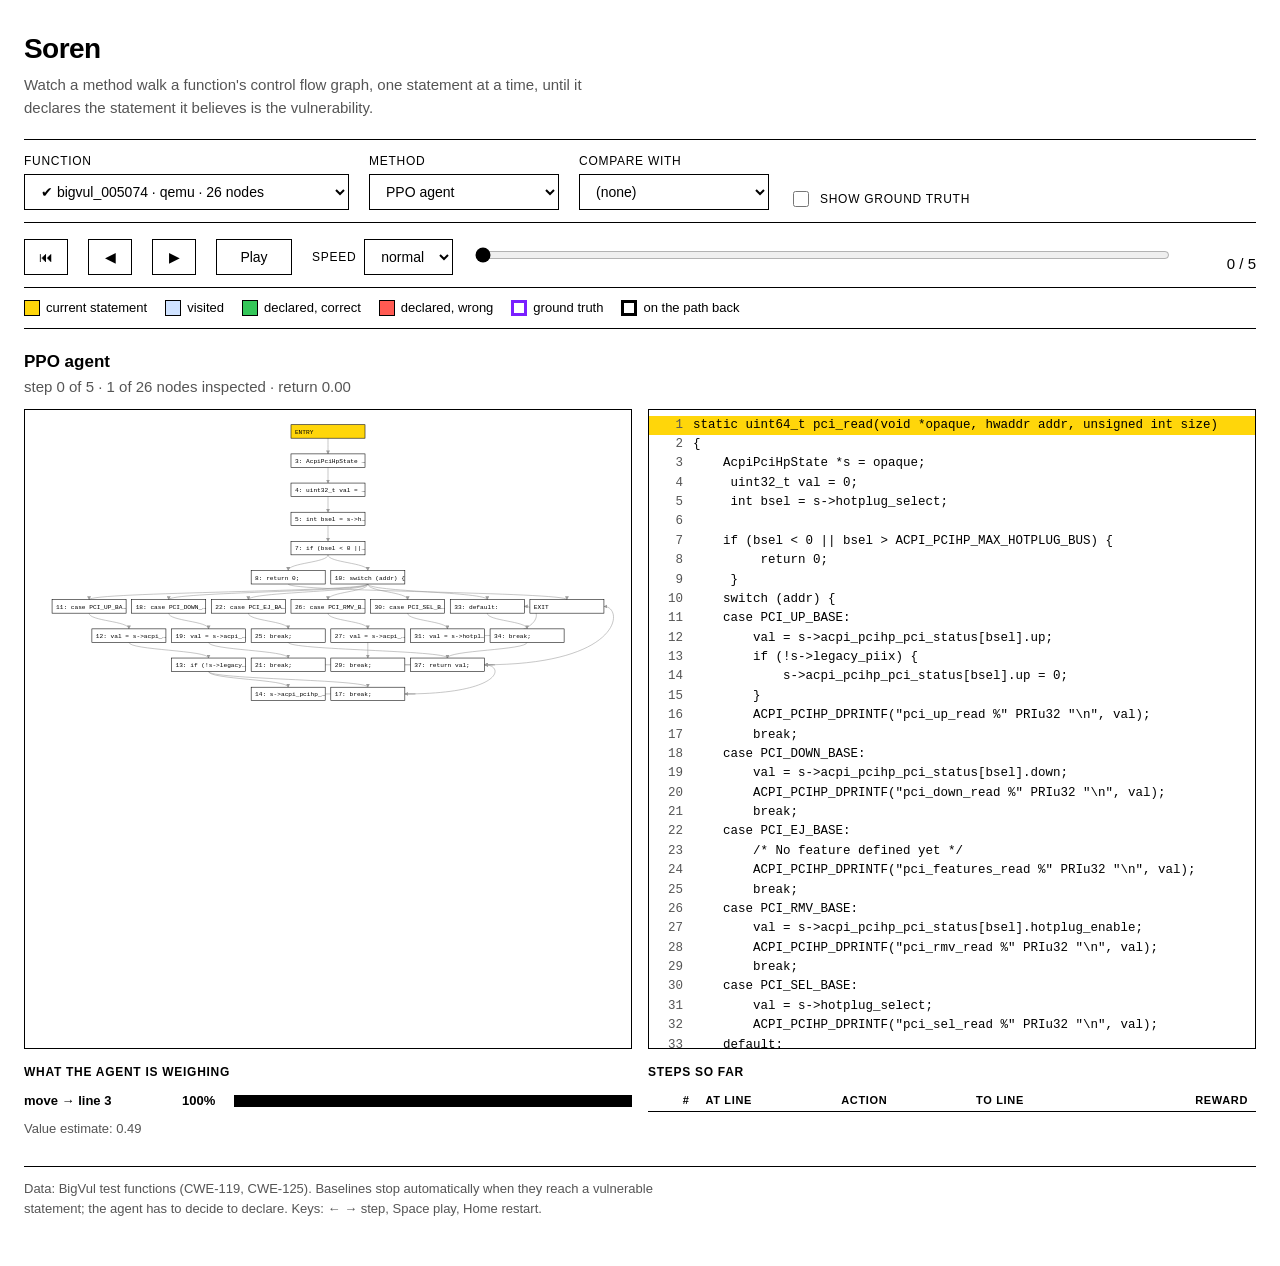
==== web-app/index.html @ 88f00b1a "feat(viz): add a static web visualizer web-app/ is a dependency-free page that replays each method's" ====
<!doctype html>
<html lang="en">
<head>
<meta charset="utf-8">
<meta name="viewport" content="width=device-width, initial-scale=1">
<title>Soren · CFG traversal</title>
<link rel="stylesheet" href="styles.css">
</head>
<body>
<header>
  <h1>Soren</h1>
  <p>Watch a method walk a function's control flow graph, one statement at a time, until it
  declares the statement it believes is the vulnerability.</p>
</header>

<section class="controls" aria-label="Episode">
  <label>Function
    <select id="function"></select>
  </label>
  <label>Method
    <select id="method"></select>
  </label>
  <label>Compare with
    <select id="compare"></select>
  </label>
  <label class="check">
    <input type="checkbox" id="truth"> Show ground truth
  </label>
</section>

<section class="transport" aria-label="Playback">
  <button id="first" title="Back to the start (Home)">⏮</button>
  <button id="prev" title="One step back (←)">◀</button>
  <button id="next" title="One step forward (→)">▶</button>
  <button id="play" title="Play or pause (Space)">Play</button>
  <label class="speed">Speed
    <select id="speed">
      <option value="1200">slow</option>
      <option value="600" selected>normal</option>
      <option value="250">fast</option>
    </select>
  </label>
  <input type="range" id="step" min="0" max="0" value="0" aria-label="Step">
  <output id="step-label">0 / 0</output>
</section>

<ul class="legend" aria-label="Colour key">
  <li><span class="swatch current"></span>current statement</li>
  <li><span class="swatch visited"></span>visited</li>
  <li><span class="swatch ok"></span>declared, correct</li>
  <li><span class="swatch bad"></span>declared, wrong</li>
  <li><span class="swatch truth"></span>ground truth</li>
  <li><span class="swatch stack"></span>on the path back</li>
</ul>

<main id="panels"></main>

<footer>
  <p>Data: BigVul test functions (CWE-119, CWE-125). Baselines stop automatically when they
  reach a vulnerable statement; the agent has to decide to declare. Keys: ← → step, Space
  play, Home restart.</p>
</footer>

<template id="panel-template">
  <article class="panel">
    <h2></h2>
    <p class="status"></p>
    <p class="outcome" hidden></p>
    <div class="views">
      <div class="graph"><svg role="img" aria-label="Control flow graph"></svg></div>
      <ol class="source"></ol>
    </div>
    <div class="details">
      <div class="policy" hidden>
        <h3>What the agent is weighing</h3>
        <ul class="options"></ul>
        <p class="value"></p>
      </div>
      <div class="log">
        <h3>Steps so far</h3>
        <table><thead><tr><th>#</th><th>at line</th><th>action</th><th>to line</th><th>reward</th></tr></thead><tbody></tbody></table>
      </div>
    </div>
  </article>
</template>

<script src="data/episodes.js"></script>
<script src="app.js"></script>
</body>
</html>
---- web-app/styles.css ----
/* Black and white throughout. Colour appears only where it encodes the state of the walk. */
:root {
  --ink: #000;
  --paper: #fff;
  --rule: #000;
  --faint: #d9d9d9;
  --muted: #555;

  --current: #ffd60a;
  --visited: #cfe2ff;
  --ok: #34c759;
  --bad: #ff5a52;
  --truth: #7a1fff;

  --ease-out: cubic-bezier(0.23, 1, 0.32, 1);
  --mono: ui-monospace, "SF Mono", Menlo, Consolas, monospace;
}

* { box-sizing: border-box; }

body {
  margin: 0 auto;
  max-width: 1400px;
  padding: 28px 24px 48px;
  background: var(--paper);
  color: var(--ink);
  font: 15px/1.5 -apple-system, BlinkMacSystemFont, "Segoe UI", Helvetica, Arial, sans-serif;
  -webkit-font-smoothing: antialiased;
}

header h1 { margin: 0; font-size: 28px; letter-spacing: -0.02em; }
header p { margin: 4px 0 20px; max-width: 70ch; color: var(--muted); }
h2 { margin: 0; font-size: 17px; }
h3 { margin: 0 0 8px; font-size: 12px; text-transform: uppercase; letter-spacing: 0.06em; }
footer { margin-top: 28px; padding-top: 12px; border-top: 1px solid var(--rule); color: var(--muted); font-size: 13px; }
footer p { margin: 0; max-width: 90ch; }

/* ---------------------------------------------------------------- controls */

.controls, .transport {
  display: flex;
  flex-wrap: wrap;
  align-items: end;
  gap: 12px 20px;
  padding: 12px 0;
  border-top: 1px solid var(--rule);
}

label {
  display: flex;
  flex-direction: column;
  gap: 4px;
  font-size: 12px;
  text-transform: uppercase;
  letter-spacing: 0.06em;
}
label.check, label.speed { flex-direction: row; align-items: center; gap: 8px; }

select, button {
  height: 36px;
  padding: 0 12px;
  border: 1px solid var(--rule);
  border-radius: 0;
  background: var(--paper);
  color: var(--ink);
  font: inherit;
  font-size: 14px;
  text-transform: none;
  letter-spacing: 0;
}
select { min-width: 190px; }
.speed select { min-width: 0; }

button {
  min-width: 44px;
  cursor: pointer;
  /* Press feedback only: the interface should feel like it heard the click. */
  transition: transform 120ms var(--ease-out);
}
button:active { transform: scale(0.97); }
button[aria-pressed="true"] { background: var(--ink); color: var(--paper); }
#play { min-width: 76px; }

@media (hover: hover) and (pointer: fine) {
  button:hover, select:hover { background: var(--ink); color: var(--paper); }
}
:focus-visible { outline: 2px solid var(--ink); outline-offset: 2px; }

input[type="checkbox"] { width: 16px; height: 16px; accent-color: var(--ink); }
input[type="range"] { flex: 1 1 220px; height: 36px; accent-color: var(--ink); }
output { min-width: 64px; font-variant-numeric: tabular-nums; text-align: right; }

/* ------------------------------------------------------------------ legend */

.legend {
  display: flex;
  flex-wrap: wrap;
  gap: 6px 18px;
  margin: 0;
  padding: 10px 0;
  border-top: 1px solid var(--rule);
  border-bottom: 1px solid var(--rule);
  list-style: none;
  font-size: 13px;
}
.legend li { display: flex; align-items: center; gap: 6px; }
.swatch { width: 16px; height: 16px; border: 1px solid var(--rule); background: var(--paper); }
.swatch.current { background: var(--current); }
.swatch.visited { background: var(--visited); }
.swatch.ok { background: var(--ok); }
.swatch.bad { background: var(--bad); }
.swatch.truth { border: 3px solid var(--truth); }
.swatch.stack { border-width: 3px; }

/* ------------------------------------------------------------------ panels */

#panels { display: grid; gap: 24px; margin-top: 20px; }
#panels.two { grid-template-columns: 1fr 1fr; }

.panel { min-width: 0; }
.status { margin: 2px 0 10px; color: var(--muted); font-variant-numeric: tabular-nums; }
.outcome {
  margin: 0 0 10px;
  padding: 8px 12px;
  border: 1px solid var(--rule);
  border-left-width: 10px;
  font-weight: 600;
}
.outcome.ok { border-left-color: var(--ok); }
.outcome.bad { border-left-color: var(--bad); }

.views { display: grid; grid-template-columns: minmax(0, 1fr) minmax(0, 1fr); gap: 16px; }
#panels.two .views { grid-template-columns: 1fr; }

.graph, .source {
  margin: 0;
  border: 1px solid var(--rule);
  overflow: auto;
  max-height: 640px;
}
.graph { padding: 8px; }
.graph svg { display: block; margin: 0 auto; max-width: 100%; height: auto; }

/* SVG nodes: white boxes, black rules; fill only encodes state. */
.node rect { fill: var(--paper); stroke: var(--ink); stroke-width: 1; }
.node text { font: 11px var(--mono); fill: var(--ink); }
.node.visited rect { fill: var(--visited); }
.node.current rect { fill: var(--current); }
.node.ok rect { fill: var(--ok); }
.node.bad rect { fill: var(--bad); }
.node.stack rect { stroke-width: 3; }
.node.truth rect { stroke: var(--truth); stroke-width: 4; }
.edge { fill: none; stroke: #9a9a9a; stroke-width: 1; }
.edge.back { stroke-dasharray: 4 3; }
.edge.taken { stroke: var(--ink); stroke-width: 2; }

.source { padding: 6px 0; list-style: none; font: 12.5px/1.55 var(--mono); }
.source li { display: flex; white-space: pre; border-left: 4px solid transparent; }
.source .no { flex: 0 0 3.2em; padding-right: 10px; text-align: right; color: var(--muted); user-select: none; }
.source li.visited { background: var(--visited); }
.source li.current { background: var(--current); }
.source li.ok { background: var(--ok); }
.source li.bad { background: var(--bad); }
.source li.truth { border-left-color: var(--truth); }

/* ----------------------------------------------------------------- details */

.details { display: grid; grid-template-columns: minmax(0, 1fr) minmax(0, 1fr); gap: 16px; margin-top: 14px; }
#panels.two .details { grid-template-columns: 1fr; }

.options { margin: 0; padding: 0; list-style: none; font-variant-numeric: tabular-nums; }
.options li { display: grid; grid-template-columns: 150px 44px 1fr; align-items: center; gap: 8px; height: 24px; font-size: 13px; }
.options .bar { height: 12px; background: var(--ink); transform-origin: left center; }
.options li.chosen { font-weight: 700; }
.value { margin: 6px 0 0; color: var(--muted); font-size: 13px; }

table { width: 100%; border-collapse: collapse; font-size: 13px; font-variant-numeric: tabular-nums; }
th, td { padding: 3px 8px; border-bottom: 1px solid var(--faint); text-align: left; }
th { border-bottom-color: var(--rule); font-size: 11px; text-transform: uppercase; letter-spacing: 0.06em; }
td:first-child, td:last-child, th:first-child, th:last-child { text-align: right; }
.log { max-height: 240px; overflow: auto; }

@media (max-width: 900px) {
  #panels.two, .views, .details { grid-template-columns: 1fr; }
}

@media (prefers-reduced-motion: reduce) {
  button { transition: none; }
}
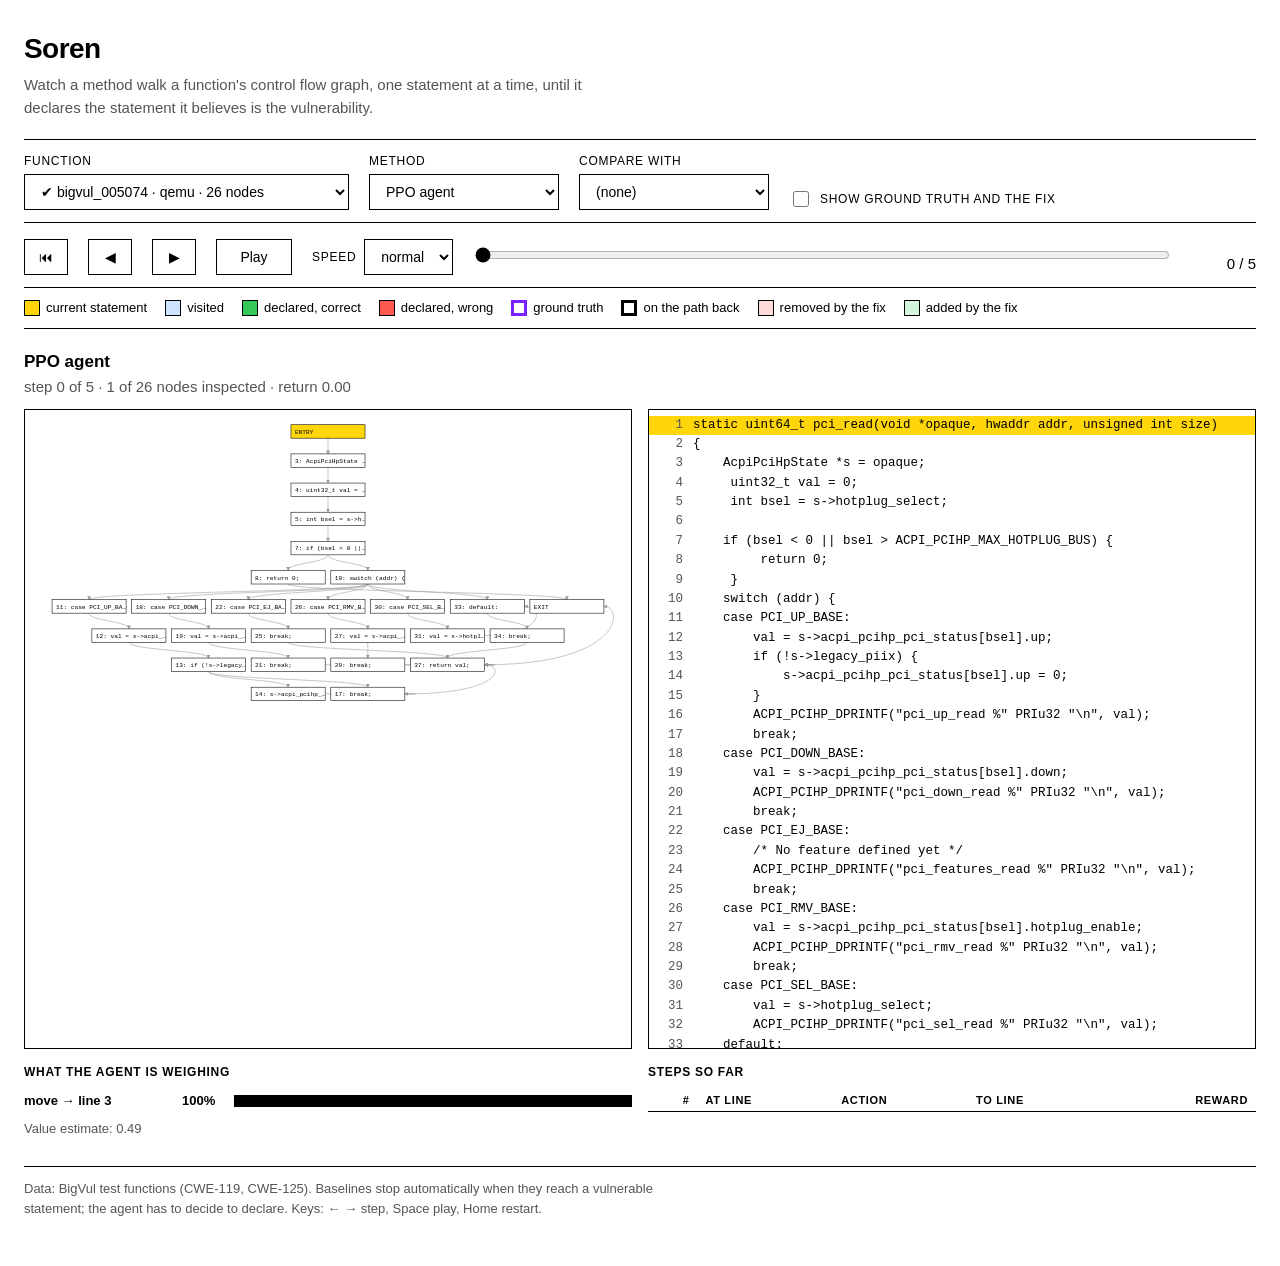
==== commit f7100d5b: "feat(viz): explain outcomes and show why each function is vulnerable When an episode ends the web vi" ====
--- a/web-app/index.html
+++ b/web-app/index.html
@@ -24,7 +24,7 @@
     <select id="compare"></select>
   </label>
   <label class="check">
-    <input type="checkbox" id="truth"> Show ground truth
+    <input type="checkbox" id="truth"> Show ground truth and the fix
   </label>
 </section>
 
@@ -51,7 +51,20 @@
   <li><span class="swatch bad"></span>declared, wrong</li>
   <li><span class="swatch truth"></span>ground truth</li>
   <li><span class="swatch stack"></span>on the path back</li>
+  <li><span class="swatch removed"></span>removed by the fix</li>
+  <li><span class="swatch added"></span>added by the fix</li>
 </ul>
+
+<section id="why" hidden aria-label="Why this function is vulnerable">
+  <h2>Why this function is vulnerable</h2>
+  <p class="why-meta"></p>
+  <p class="why-message"></p>
+  <h3>What the fix changed</h3>
+  <ol class="diff"></ol>
+  <p class="why-note">The ground truth is the set of lines this fix removed or rewrote in the
+  vulnerable version (marked −). Lines marked + are what replaced them. That is a proxy: a fix
+  can also touch lines that were not themselves the defect.</p>
+</section>
 
 <main id="panels"></main>
 
@@ -66,6 +79,7 @@
     <h2></h2>
     <p class="status"></p>
     <p class="outcome" hidden></p>
+    <ul class="explanation" hidden></ul>
     <div class="views">
       <div class="graph"><svg role="img" aria-label="Control flow graph"></svg></div>
       <ol class="source"></ol>
--- a/web-app/styles.css
+++ b/web-app/styles.css
@@ -11,6 +11,8 @@
   --ok: #34c759;
   --bad: #ff5a52;
   --truth: #7a1fff;
+  --removed: #ffd9d6;
+  --added: #d3f5db;
 
   --ease-out: cubic-bezier(0.23, 1, 0.32, 1);
   --mono: ui-monospace, "SF Mono", Menlo, Consolas, monospace;
@@ -111,6 +113,27 @@
 .swatch.bad { background: var(--bad); }
 .swatch.truth { border: 3px solid var(--truth); }
 .swatch.stack { border-width: 3px; }
+.swatch.removed { background: var(--removed); }
+.swatch.added { background: var(--added); }
+
+/* --------------------------------------------------------------------- why */
+
+#why { margin-top: 20px; padding: 14px 16px; border: 1px solid var(--rule); border-left: 10px solid var(--truth); }
+#why h3 { margin-top: 14px; }
+.why-meta { margin: 6px 0 0; }
+.why-meta a { color: var(--ink); }
+.why-message { margin: 8px 0 0; max-width: 90ch; white-space: pre-wrap; font: 13px/1.5 var(--mono); }
+.why-note { margin: 10px 0 0; max-width: 90ch; color: var(--muted); font-size: 13px; }
+.diff { margin: 0; padding: 0; border: 1px solid var(--rule); list-style: none; overflow: auto; font: 12.5px/1.55 var(--mono); }
+.diff li { display: flex; white-space: pre; }
+.diff .no { flex: 0 0 3.2em; padding-right: 8px; text-align: right; color: var(--muted); user-select: none; }
+.diff .sign { flex: 0 0 1.4em; font-weight: 700; }
+.diff li.removed { background: var(--removed); }
+.diff li.added { background: var(--added); }
+.diff li.gap { justify-content: center; color: var(--muted); border-top: 1px dashed var(--faint); border-bottom: 1px dashed var(--faint); }
+
+.explanation { margin: 0 0 12px; padding: 10px 14px 10px 30px; border: 1px solid var(--rule); max-width: 100ch; }
+.explanation li + li { margin-top: 4px; }
 
 /* ------------------------------------------------------------------ panels */
 
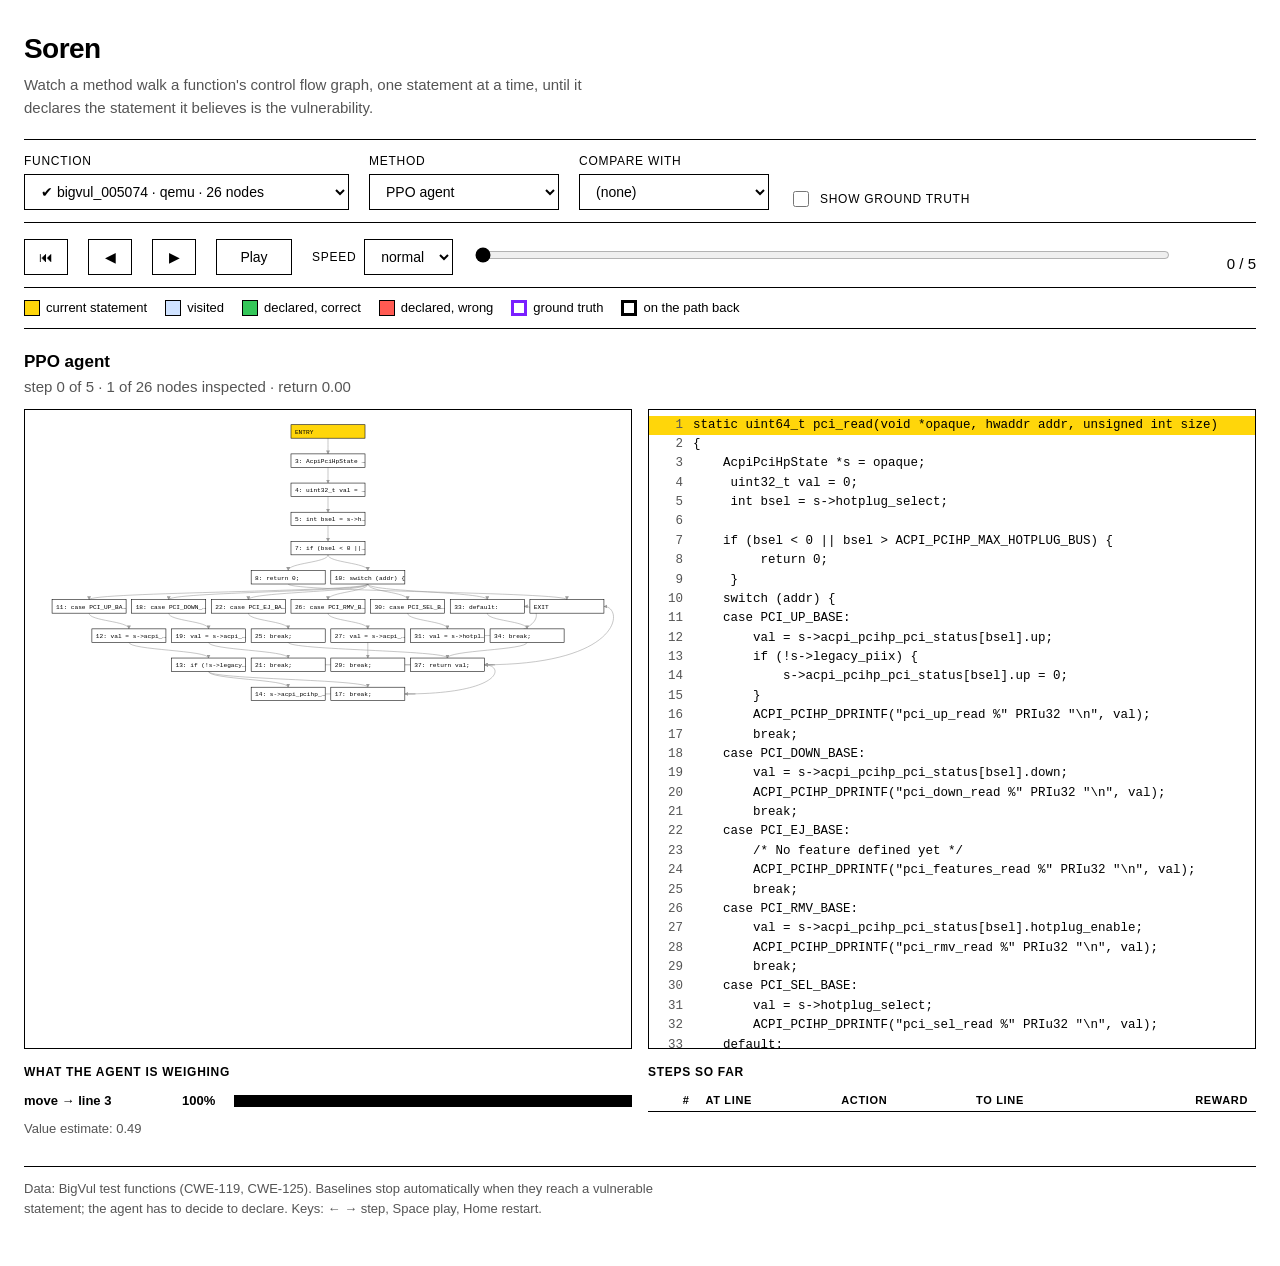
==== commit af7f4853: "revert(viz): remove outcome explanations and the vulnerability section This reverts commit f7100d5. " ====
--- a/web-app/index.html
+++ b/web-app/index.html
@@ -24,7 +24,7 @@
     <select id="compare"></select>
   </label>
   <label class="check">
-    <input type="checkbox" id="truth"> Show ground truth and the fix
+    <input type="checkbox" id="truth"> Show ground truth
   </label>
 </section>
 
@@ -51,20 +51,7 @@
   <li><span class="swatch bad"></span>declared, wrong</li>
   <li><span class="swatch truth"></span>ground truth</li>
   <li><span class="swatch stack"></span>on the path back</li>
-  <li><span class="swatch removed"></span>removed by the fix</li>
-  <li><span class="swatch added"></span>added by the fix</li>
 </ul>
-
-<section id="why" hidden aria-label="Why this function is vulnerable">
-  <h2>Why this function is vulnerable</h2>
-  <p class="why-meta"></p>
-  <p class="why-message"></p>
-  <h3>What the fix changed</h3>
-  <ol class="diff"></ol>
-  <p class="why-note">The ground truth is the set of lines this fix removed or rewrote in the
-  vulnerable version (marked −). Lines marked + are what replaced them. That is a proxy: a fix
-  can also touch lines that were not themselves the defect.</p>
-</section>
 
 <main id="panels"></main>
 
@@ -79,7 +66,6 @@
     <h2></h2>
     <p class="status"></p>
     <p class="outcome" hidden></p>
-    <ul class="explanation" hidden></ul>
     <div class="views">
       <div class="graph"><svg role="img" aria-label="Control flow graph"></svg></div>
       <ol class="source"></ol>
--- a/web-app/styles.css
+++ b/web-app/styles.css
@@ -11,8 +11,6 @@
   --ok: #34c759;
   --bad: #ff5a52;
   --truth: #7a1fff;
-  --removed: #ffd9d6;
-  --added: #d3f5db;
 
   --ease-out: cubic-bezier(0.23, 1, 0.32, 1);
   --mono: ui-monospace, "SF Mono", Menlo, Consolas, monospace;
@@ -113,27 +111,6 @@
 .swatch.bad { background: var(--bad); }
 .swatch.truth { border: 3px solid var(--truth); }
 .swatch.stack { border-width: 3px; }
-.swatch.removed { background: var(--removed); }
-.swatch.added { background: var(--added); }
-
-/* --------------------------------------------------------------------- why */
-
-#why { margin-top: 20px; padding: 14px 16px; border: 1px solid var(--rule); border-left: 10px solid var(--truth); }
-#why h3 { margin-top: 14px; }
-.why-meta { margin: 6px 0 0; }
-.why-meta a { color: var(--ink); }
-.why-message { margin: 8px 0 0; max-width: 90ch; white-space: pre-wrap; font: 13px/1.5 var(--mono); }
-.why-note { margin: 10px 0 0; max-width: 90ch; color: var(--muted); font-size: 13px; }
-.diff { margin: 0; padding: 0; border: 1px solid var(--rule); list-style: none; overflow: auto; font: 12.5px/1.55 var(--mono); }
-.diff li { display: flex; white-space: pre; }
-.diff .no { flex: 0 0 3.2em; padding-right: 8px; text-align: right; color: var(--muted); user-select: none; }
-.diff .sign { flex: 0 0 1.4em; font-weight: 700; }
-.diff li.removed { background: var(--removed); }
-.diff li.added { background: var(--added); }
-.diff li.gap { justify-content: center; color: var(--muted); border-top: 1px dashed var(--faint); border-bottom: 1px dashed var(--faint); }
-
-.explanation { margin: 0 0 12px; padding: 10px 14px 10px 30px; border: 1px solid var(--rule); max-width: 100ch; }
-.explanation li + li { margin-top: 4px; }
 
 /* ------------------------------------------------------------------ panels */
 
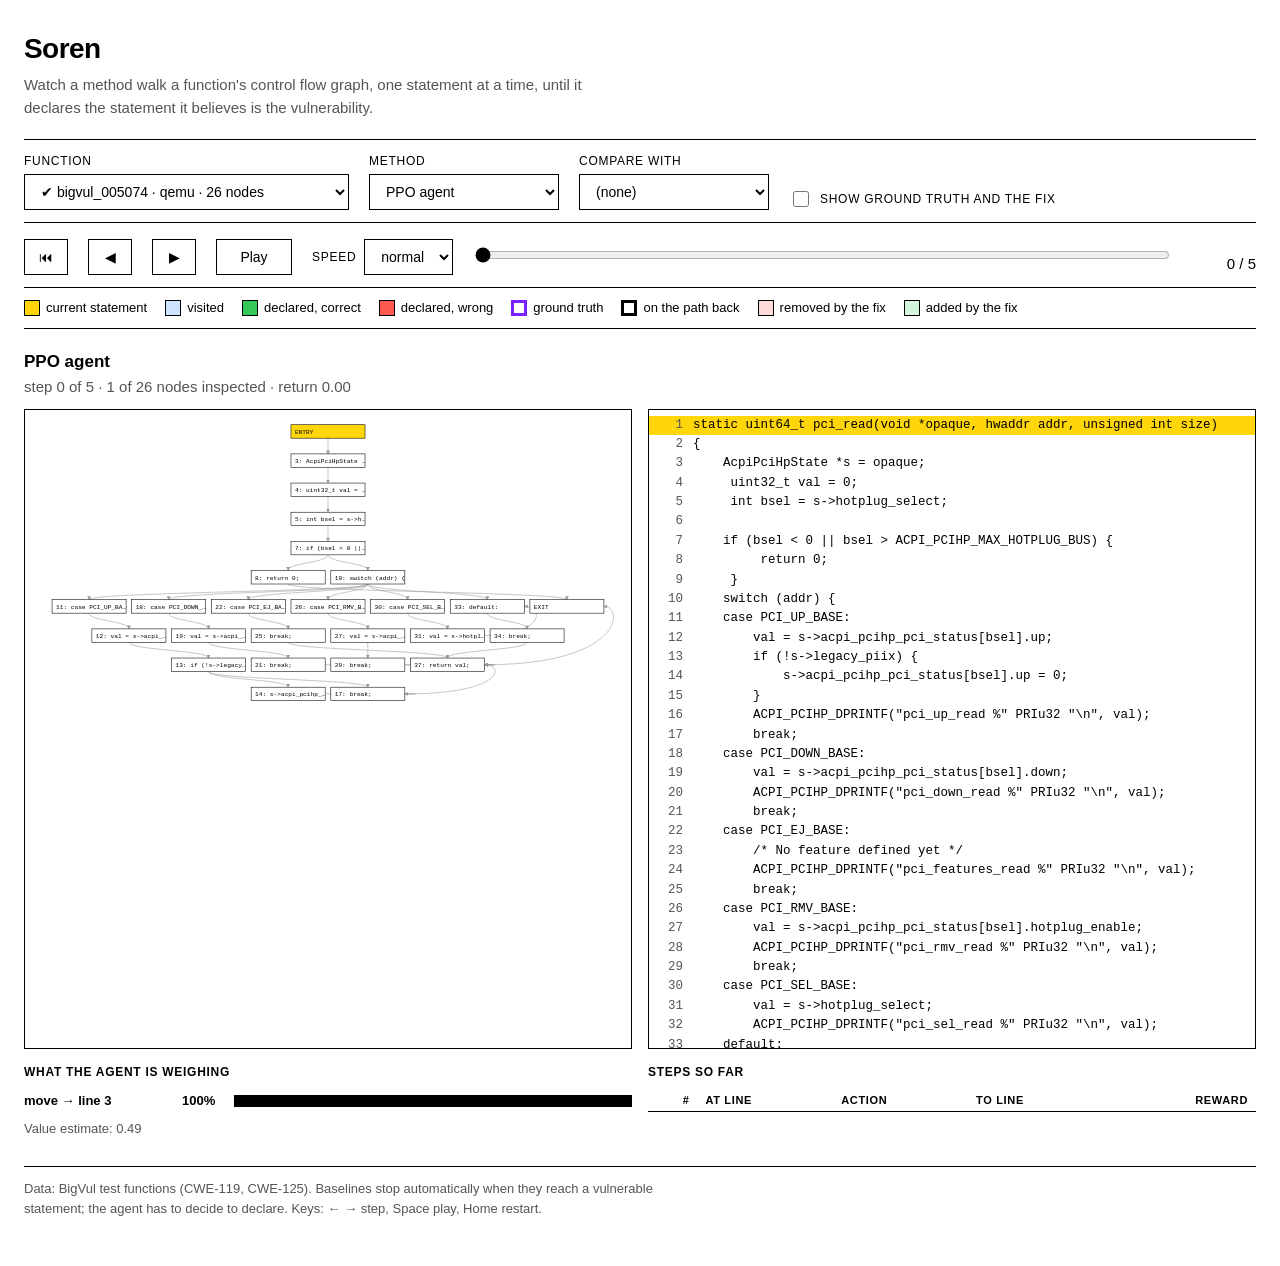
==== commit 4f637172: "feat(viz): show why each function is vulnerable in the web visualizer With ground truth on, the page" ====
--- a/web-app/index.html
+++ b/web-app/index.html
@@ -24,7 +24,7 @@
     <select id="compare"></select>
   </label>
   <label class="check">
-    <input type="checkbox" id="truth"> Show ground truth
+    <input type="checkbox" id="truth"> Show ground truth and the fix
   </label>
 </section>
 
@@ -51,7 +51,20 @@
   <li><span class="swatch bad"></span>declared, wrong</li>
   <li><span class="swatch truth"></span>ground truth</li>
   <li><span class="swatch stack"></span>on the path back</li>
+  <li><span class="swatch removed"></span>removed by the fix</li>
+  <li><span class="swatch added"></span>added by the fix</li>
 </ul>
+
+<section id="why" hidden aria-label="Why this function is vulnerable">
+  <h2>Why this function is vulnerable</h2>
+  <p class="why-meta"></p>
+  <p class="why-message"></p>
+  <h3>What the fix changed</h3>
+  <ol class="diff"></ol>
+  <p class="why-note">The ground truth is the set of lines this fix removed or rewrote in the
+  vulnerable version (marked −). Lines marked + are what replaced them. That is a proxy: a fix
+  can also touch lines that were not themselves the defect.</p>
+</section>
 
 <main id="panels"></main>
 
--- a/web-app/styles.css
+++ b/web-app/styles.css
@@ -11,6 +11,8 @@
   --ok: #34c759;
   --bad: #ff5a52;
   --truth: #7a1fff;
+  --removed: #ffd9d6;
+  --added: #d3f5db;
 
   --ease-out: cubic-bezier(0.23, 1, 0.32, 1);
   --mono: ui-monospace, "SF Mono", Menlo, Consolas, monospace;
@@ -111,6 +113,24 @@
 .swatch.bad { background: var(--bad); }
 .swatch.truth { border: 3px solid var(--truth); }
 .swatch.stack { border-width: 3px; }
+.swatch.removed { background: var(--removed); }
+.swatch.added { background: var(--added); }
+
+/* --------------------------------------------------------------------- why */
+
+#why { margin-top: 20px; padding: 14px 16px; border: 1px solid var(--rule); border-left: 10px solid var(--truth); }
+#why h3 { margin-top: 14px; }
+.why-meta { margin: 6px 0 0; }
+.why-meta a { color: var(--ink); }
+.why-message { margin: 8px 0 0; max-width: 90ch; white-space: pre-wrap; font: 13px/1.5 var(--mono); }
+.why-note { margin: 10px 0 0; max-width: 90ch; color: var(--muted); font-size: 13px; }
+.diff { margin: 0; padding: 0; border: 1px solid var(--rule); list-style: none; overflow: auto; font: 12.5px/1.55 var(--mono); }
+.diff li { display: flex; white-space: pre; }
+.diff .no { flex: 0 0 3.2em; padding-right: 8px; text-align: right; color: var(--muted); user-select: none; }
+.diff .sign { flex: 0 0 1.4em; font-weight: 700; }
+.diff li.removed { background: var(--removed); }
+.diff li.added { background: var(--added); }
+.diff li.gap { justify-content: center; color: var(--muted); border-top: 1px dashed var(--faint); border-bottom: 1px dashed var(--faint); }
 
 /* ------------------------------------------------------------------ panels */
 
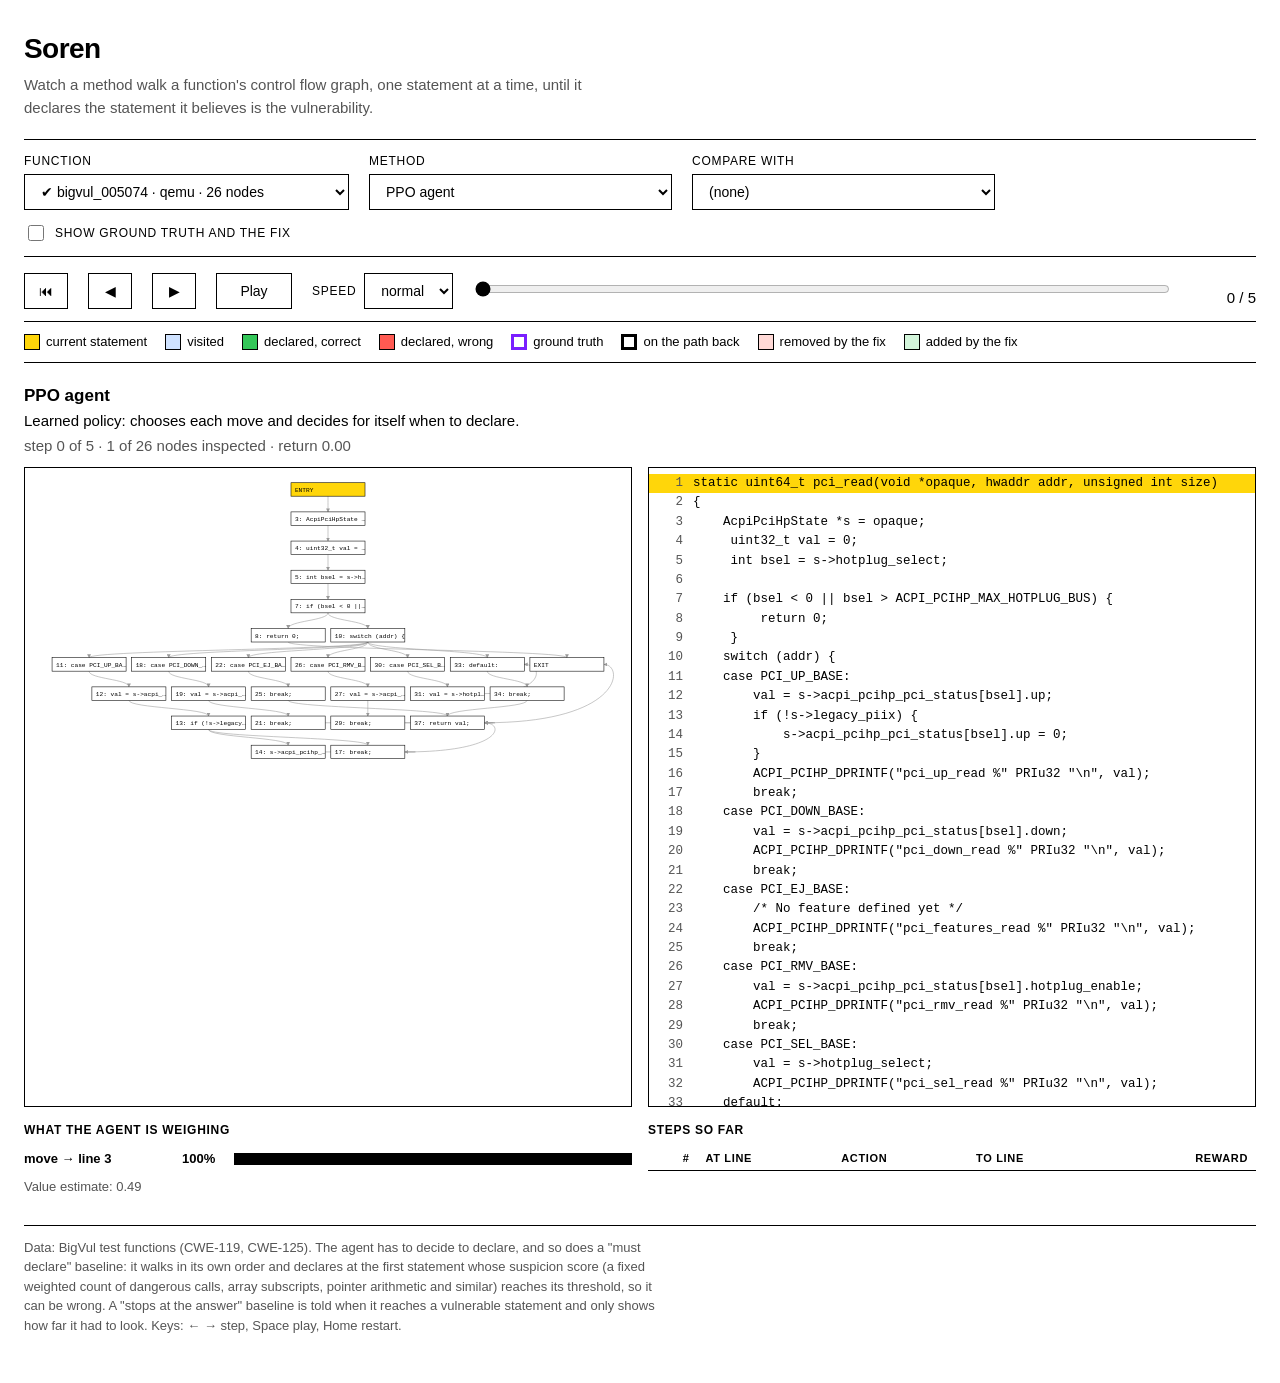
==== commit d928ebee: "feat(viz): show baselines that must declare in the web visualizer Export each baseline under Protoco" ====
--- a/web-app/index.html
+++ b/web-app/index.html
@@ -69,14 +69,18 @@
 <main id="panels"></main>
 
 <footer>
-  <p>Data: BigVul test functions (CWE-119, CWE-125). Baselines stop automatically when they
-  reach a vulnerable statement; the agent has to decide to declare. Keys: ← → step, Space
-  play, Home restart.</p>
+  <p>Data: BigVul test functions (CWE-119, CWE-125). The agent has to decide to declare, and
+  so does a "must declare" baseline: it walks in its own order and declares at the first
+  statement whose suspicion score (a fixed weighted count of dangerous calls, array subscripts,
+  pointer arithmetic and similar) reaches its threshold, so it can be wrong. A "stops at the
+  answer" baseline is told when it reaches a vulnerable statement and only shows how far it
+  had to look. Keys: ← → step, Space play, Home restart.</p>
 </footer>
 
 <template id="panel-template">
   <article class="panel">
     <h2></h2>
+    <p class="rule"></p>
     <p class="status"></p>
     <p class="outcome" hidden></p>
     <div class="views">
--- a/web-app/styles.css
+++ b/web-app/styles.css
@@ -138,6 +138,7 @@
 #panels.two { grid-template-columns: 1fr 1fr; }
 
 .panel { min-width: 0; }
+.rule { margin: 2px 0 0; }
 .status { margin: 2px 0 10px; color: var(--muted); font-variant-numeric: tabular-nums; }
 .outcome {
   margin: 0 0 10px;
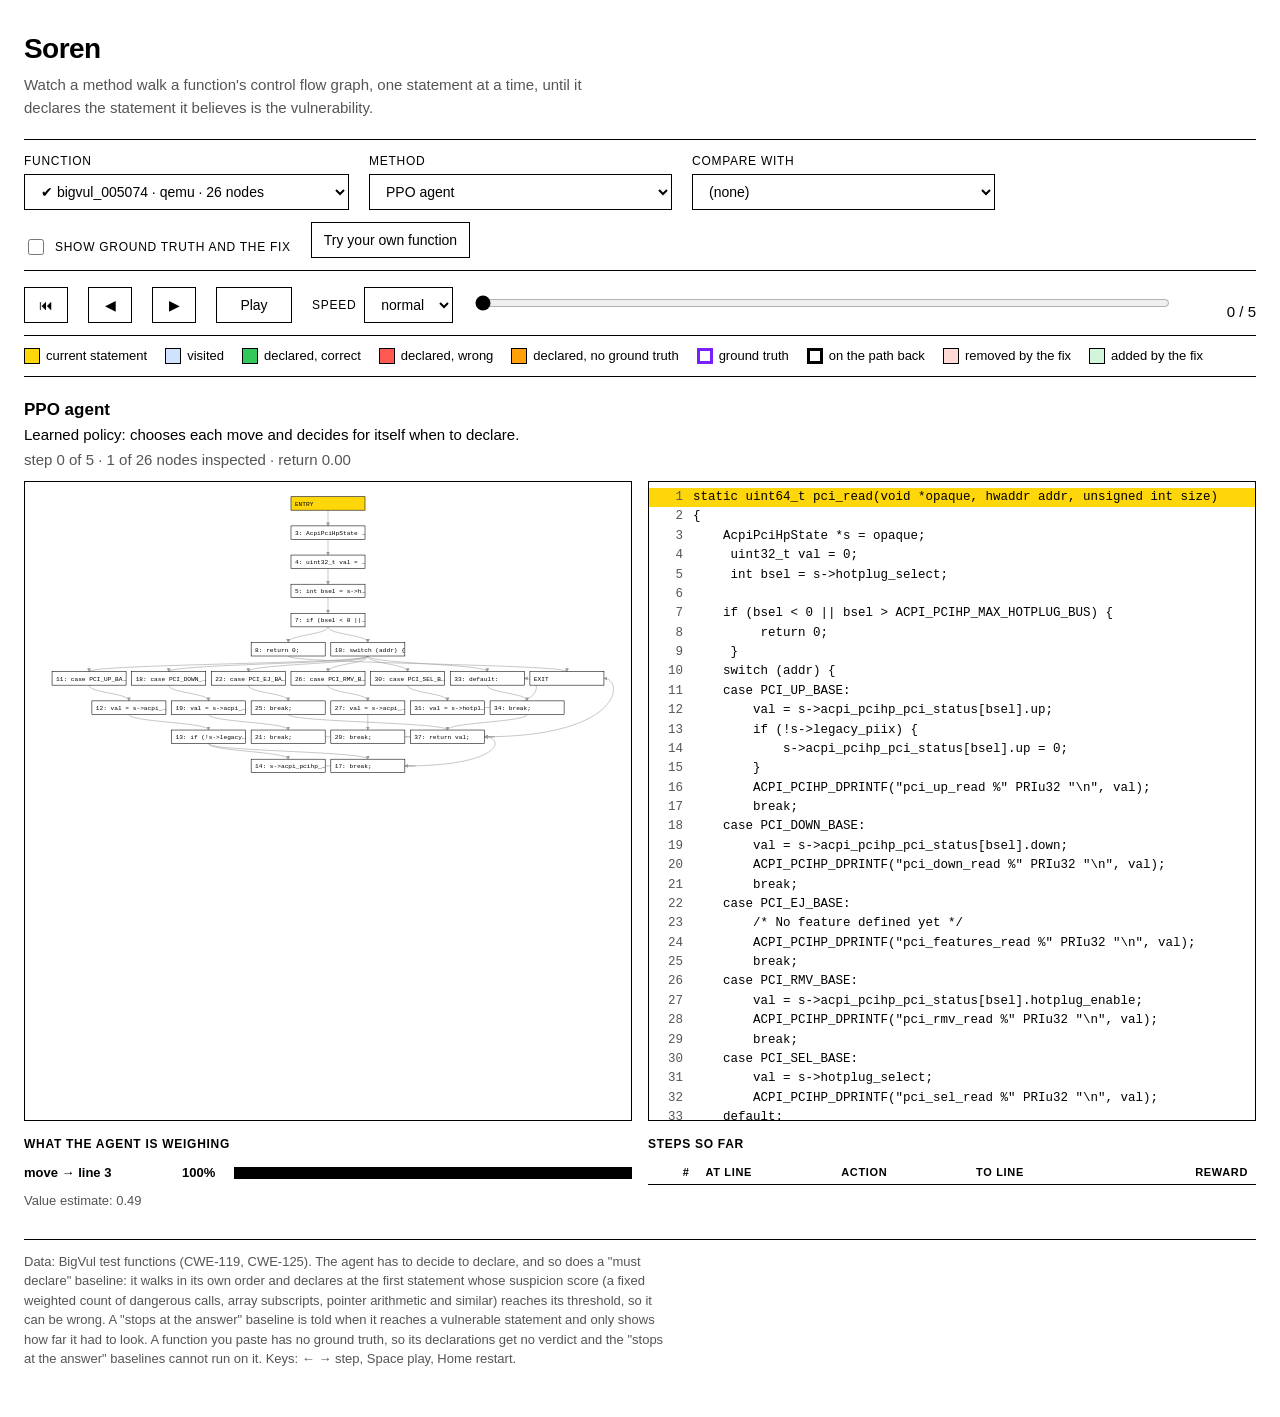
==== commit 13633912: "feat(viz): analyse a pasted function in the web visualizer python -m soren.serve serves web-app/ and" ====
--- a/web-app/index.html
+++ b/web-app/index.html
@@ -26,6 +26,20 @@
   <label class="check">
     <input type="checkbox" id="truth"> Show ground truth and the fix
   </label>
+  <button id="paste-open" aria-expanded="false" aria-controls="paste">Try your own function</button>
+</section>
+
+<section id="paste" hidden aria-label="Try your own function">
+  <h2>Try your own function</h2>
+  <p class="paste-note" id="paste-note"></p>
+  <textarea id="paste-code" rows="14" spellcheck="false" aria-label="A C or C++ function"
+    placeholder="int copy_name(char *dst, const char *src, int len)&#10;{&#10;    char buf[64];&#10;    ...&#10;}"></textarea>
+  <div class="paste-actions">
+    <button id="paste-run">Analyse</button>
+    <button id="paste-sample">Use an example</button>
+    <button id="paste-close">Close</button>
+    <p id="paste-status" role="status"></p>
+  </div>
 </section>
 
 <section class="transport" aria-label="Playback">
@@ -49,6 +63,7 @@
   <li><span class="swatch visited"></span>visited</li>
   <li><span class="swatch ok"></span>declared, correct</li>
   <li><span class="swatch bad"></span>declared, wrong</li>
+  <li><span class="swatch declared"></span>declared, no ground truth</li>
   <li><span class="swatch truth"></span>ground truth</li>
   <li><span class="swatch stack"></span>on the path back</li>
   <li><span class="swatch removed"></span>removed by the fix</li>
@@ -74,7 +89,9 @@
   statement whose suspicion score (a fixed weighted count of dangerous calls, array subscripts,
   pointer arithmetic and similar) reaches its threshold, so it can be wrong. A "stops at the
   answer" baseline is told when it reaches a vulnerable statement and only shows how far it
-  had to look. Keys: ← → step, Space play, Home restart.</p>
+  had to look. A function you paste has no ground truth, so its declarations get no verdict
+  and the "stops at the answer" baselines cannot run on it. Keys: ← → step, Space play, Home
+  restart.</p>
 </footer>
 
 <template id="panel-template">
--- a/web-app/styles.css
+++ b/web-app/styles.css
@@ -11,6 +11,7 @@
   --ok: #34c759;
   --bad: #ff5a52;
   --truth: #7a1fff;
+  --declared: #ff9f0a;
   --removed: #ffd9d6;
   --added: #d3f5db;
 
@@ -84,7 +85,7 @@
 #play { min-width: 76px; }
 
 @media (hover: hover) and (pointer: fine) {
-  button:hover, select:hover { background: var(--ink); color: var(--paper); }
+  button:hover:not(:disabled), select:hover { background: var(--ink); color: var(--paper); }
 }
 :focus-visible { outline: 2px solid var(--ink); outline-offset: 2px; }
 
@@ -111,10 +112,25 @@
 .swatch.visited { background: var(--visited); }
 .swatch.ok { background: var(--ok); }
 .swatch.bad { background: var(--bad); }
+.swatch.declared { background: var(--declared); }
 .swatch.truth { border: 3px solid var(--truth); }
 .swatch.stack { border-width: 3px; }
 .swatch.removed { background: var(--removed); }
 .swatch.added { background: var(--added); }
+
+/* ------------------------------------------------------------------- paste */
+
+#paste { margin-top: 20px; padding: 14px 16px; border: 1px solid var(--rule); border-left: 10px solid var(--ink); }
+.paste-note { margin: 6px 0 10px; max-width: 90ch; color: var(--muted); font-size: 13px; }
+.paste-note code { font: 12.5px var(--mono); color: var(--ink); }
+#paste textarea {
+  display: block; width: 100%; padding: 10px 12px; border: 1px solid var(--rule); border-radius: 0;
+  background: var(--paper); color: var(--ink); font: 12.5px/1.55 var(--mono); resize: vertical; tab-size: 4;
+}
+.paste-actions { display: flex; flex-wrap: wrap; align-items: center; gap: 12px; margin-top: 10px; }
+#paste-status { margin: 0; font-size: 13px; }
+#paste-status.error { font-weight: 600; }
+button:disabled, textarea:disabled { opacity: 0.45; cursor: not-allowed; }
 
 /* --------------------------------------------------------------------- why */
 
@@ -149,6 +165,7 @@
 }
 .outcome.ok { border-left-color: var(--ok); }
 .outcome.bad { border-left-color: var(--bad); }
+.outcome.declared { border-left-color: var(--declared); }
 
 .views { display: grid; grid-template-columns: minmax(0, 1fr) minmax(0, 1fr); gap: 16px; }
 #panels.two .views { grid-template-columns: 1fr; }
@@ -169,6 +186,7 @@
 .node.current rect { fill: var(--current); }
 .node.ok rect { fill: var(--ok); }
 .node.bad rect { fill: var(--bad); }
+.node.declared rect { fill: var(--declared); }
 .node.stack rect { stroke-width: 3; }
 .node.truth rect { stroke: var(--truth); stroke-width: 4; }
 .edge { fill: none; stroke: #9a9a9a; stroke-width: 1; }
@@ -182,6 +200,7 @@
 .source li.current { background: var(--current); }
 .source li.ok { background: var(--ok); }
 .source li.bad { background: var(--bad); }
+.source li.declared { background: var(--declared); }
 .source li.truth { border-left-color: var(--truth); }
 
 /* ----------------------------------------------------------------- details */
